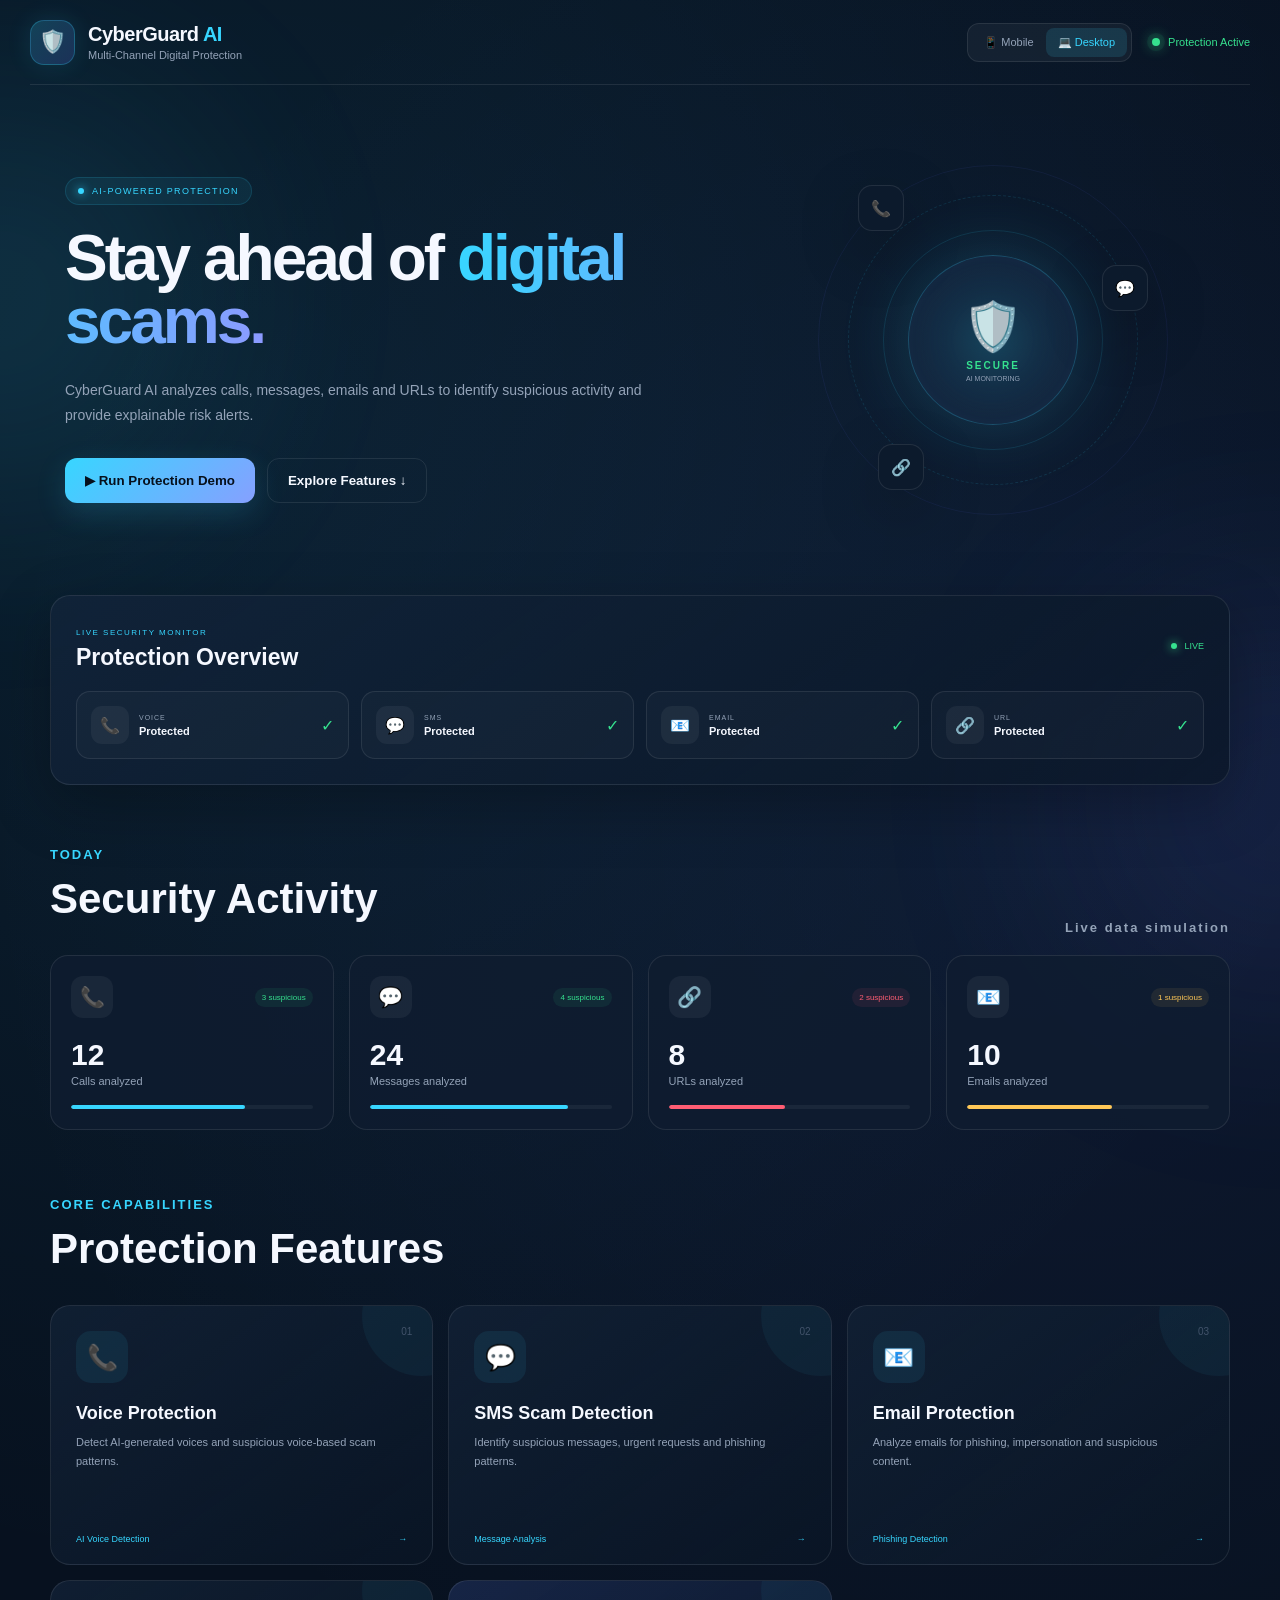
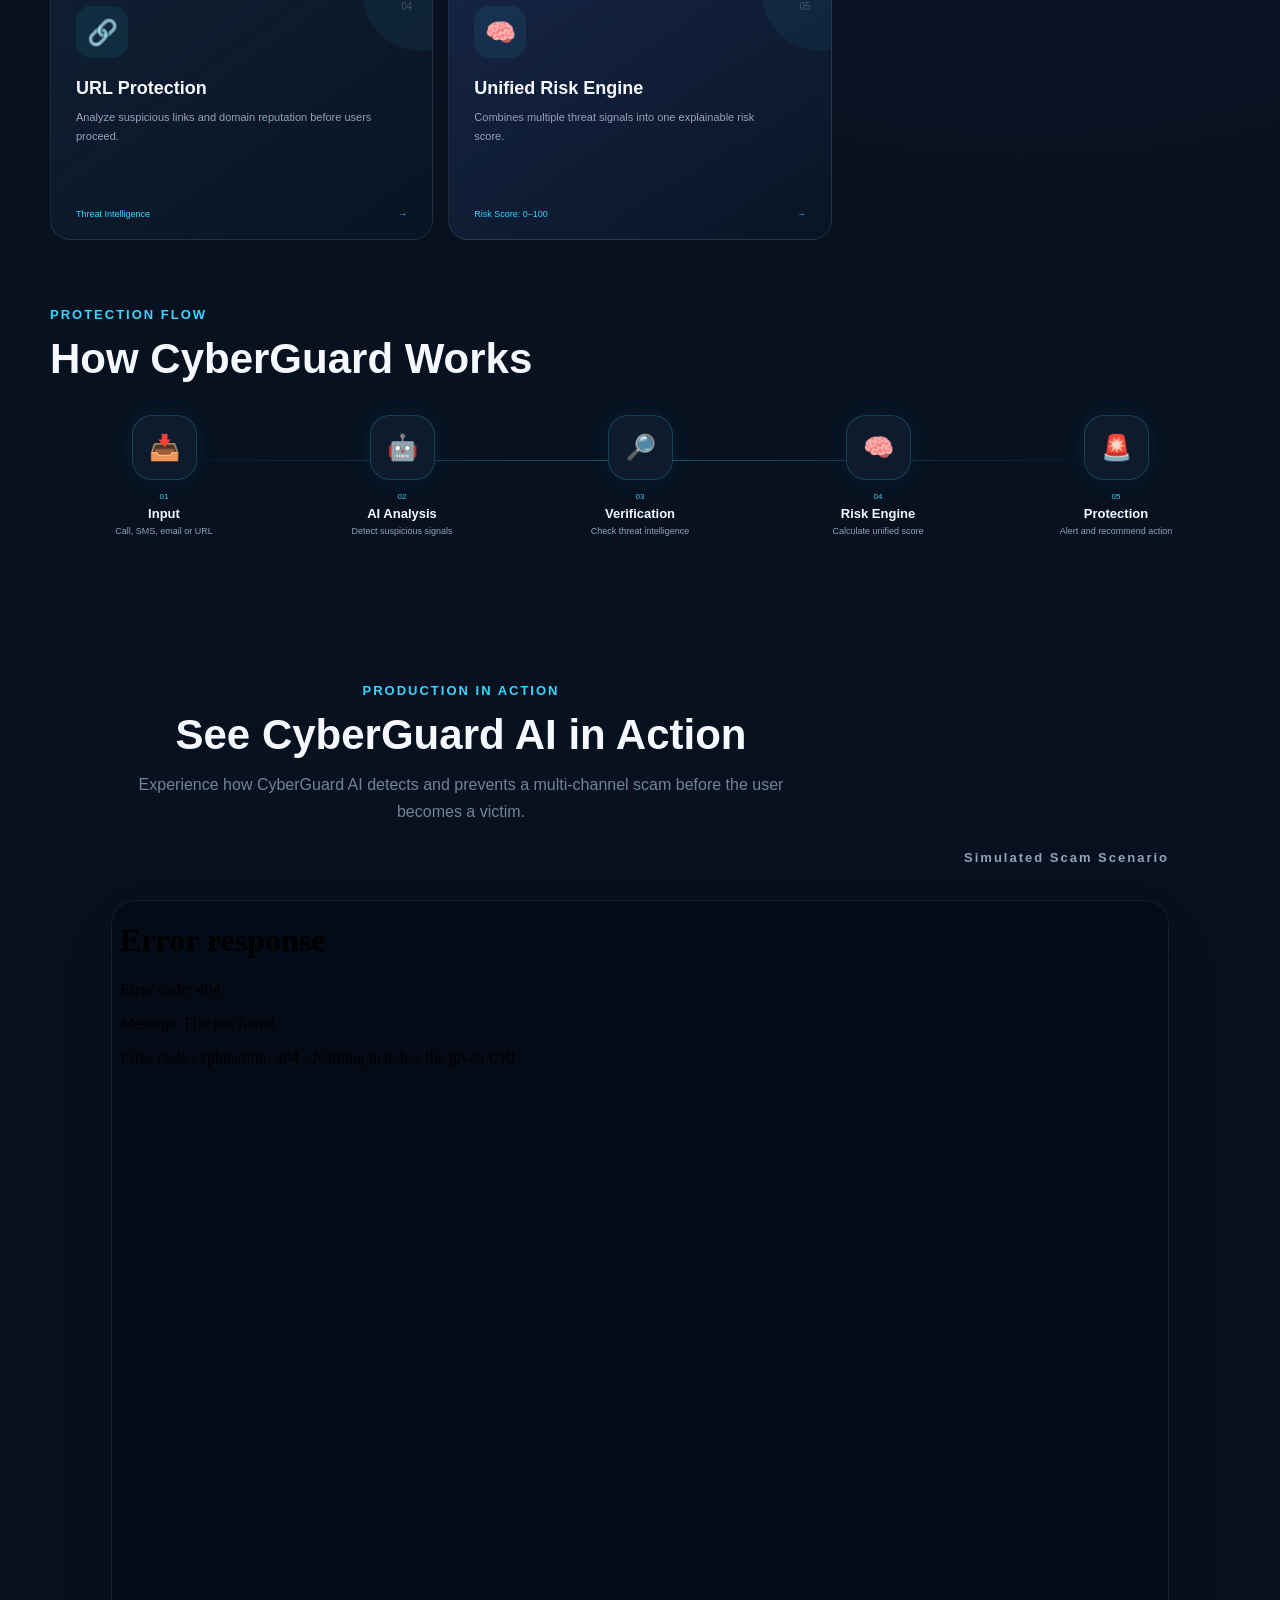
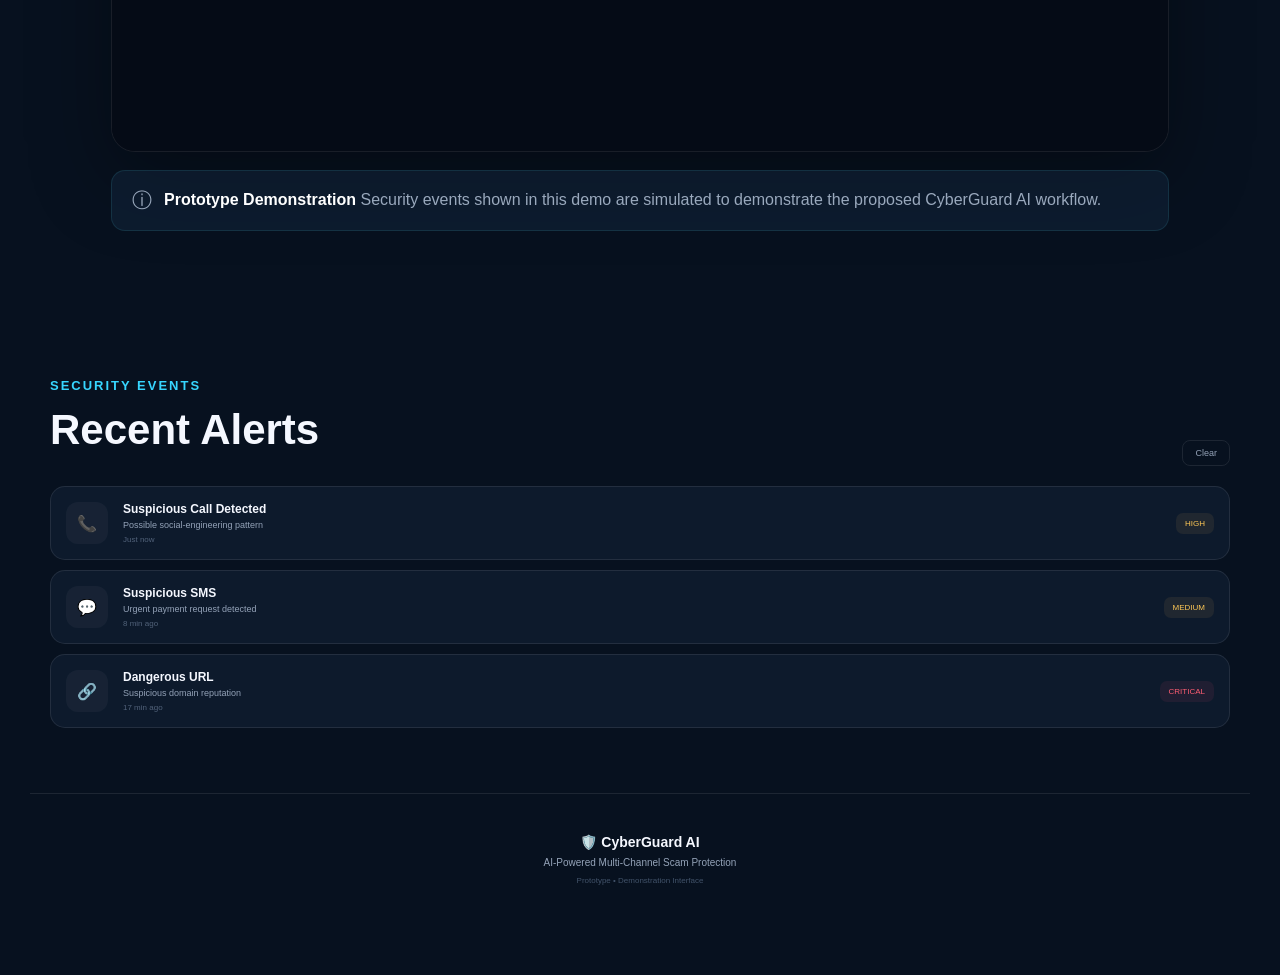
==== index.html @ 4259f17f "Add files via upload" ====
<!DOCTYPE html>
<html lang="en">

<head>

    <meta charset="UTF-8">

    <meta name="viewport"
          content="width=device-width, initial-scale=1.0">

    <title>CyberGuard AI</title>

    <link rel="stylesheet" href="style.css">

</head>


<body>

    <!-- ================= BACKGROUND EFFECTS ================= -->

    <div class="background-glow glow-one"></div>
    <div class="background-glow glow-two"></div>


    <div class="app">


        <!-- ================= HEADER ================= -->

        <header class="topbar">

            <div class="brand">

                <div class="brand-logo">
                    🛡️
                </div>

                <div>

                    <h1>
                        CyberGuard <span>AI</span>
                    </h1>

                    <p>
                        Multi-Channel Digital Protection
                    </p>

                </div>

            </div>


            <div class="header-right">

                <!-- View Switch -->

                <div class="view-switch">

                    <button id="mobileBtn"
                            onclick="setView('mobile')">

                        📱 Mobile

                    </button>


                    <button id="desktopBtn"
                            onclick="setView('desktop')">

                        💻 Desktop

                    </button>

                </div>


                <!-- Protection Status -->

                <div class="live-status">

                    <span class="status-pulse"></span>

                    <span>
                        Protection Active
                    </span>

                </div>

            </div>

        </header>



        <!-- ================= MAIN ================= -->

        <main>


            <!-- ================= HERO ================= -->

            <section class="hero">

                <div class="hero-content">


                    <div class="hero-badge">

                        <span class="badge-dot"></span>

                        AI-POWERED PROTECTION

                    </div>


                    <h2>

                        Stay ahead of

                        <span>
                            digital scams.
                        </span>

                    </h2>


                    <p>

                        CyberGuard AI analyzes calls, messages,
                        emails and URLs to identify suspicious
                        activity and provide explainable risk alerts.

                    </p>


                    <div class="hero-buttons">


                        <button class="primary-btn"
                                onclick="scrollToProduction()">

                            <span>▶</span>

                            Run Protection Demo

                        </button>


                        <button class="secondary-btn"
                                onclick="scrollToFeatures()">

                            Explore Features

                            <span>
                                ↓
                            </span>

                        </button>


                    </div>


                </div>



                <!-- ================= SECURITY ORB ================= -->

                <div class="security-visual">


                    <div class="orb-ring ring-one"></div>

                    <div class="orb-ring ring-two"></div>

                    <div class="orb-ring ring-three"></div>


                    <div class="security-orb">


                        <div class="orb-shield">

                            🛡️

                        </div>


                        <div class="orb-text">

                            <strong>
                                SECURE
                            </strong>

                            <small>
                                AI MONITORING
                            </small>

                        </div>


                    </div>


                    <div class="floating-signal signal-one">
                        📞
                    </div>

                    <div class="floating-signal signal-two">
                        💬
                    </div>

                    <div class="floating-signal signal-three">
                        🔗
                    </div>


                </div>

            </section>



            <!-- ================= LIVE MONITOR ================= -->

            <section class="monitor-card">


                <div class="monitor-header">


                    <div>

                        <span class="small-label">
                            LIVE SECURITY MONITOR
                        </span>

                        <h2>
                            Protection Overview
                        </h2>

                    </div>


                    <div class="monitor-live">

                        <span></span>

                        LIVE

                    </div>


                </div>



                <div class="monitor-grid">


                    <!-- VOICE -->

                    <div class="monitor-item">

                        <div class="monitor-icon call-icon">
                            📞
                        </div>

                        <div class="monitor-info">

                            <span>
                                VOICE
                            </span>

                            <strong>
                                Protected
                            </strong>

                        </div>

                        <div class="monitor-check">
                            ✓
                        </div>

                    </div>



                    <!-- SMS -->

                    <div class="monitor-item">

                        <div class="monitor-icon sms-icon">
                            💬
                        </div>

                        <div class="monitor-info">

                            <span>
                                SMS
                            </span>

                            <strong>
                                Protected
                            </strong>

                        </div>

                        <div class="monitor-check">
                            ✓
                        </div>

                    </div>



                    <!-- EMAIL -->

                    <div class="monitor-item">

                        <div class="monitor-icon email-icon">
                            📧
                        </div>

                        <div class="monitor-info">

                            <span>
                                EMAIL
                            </span>

                            <strong>
                                Protected
                            </strong>

                        </div>

                        <div class="monitor-check">
                            ✓
                        </div>

                    </div>



                    <!-- URL -->

                    <div class="monitor-item">

                        <div class="monitor-icon url-icon">
                            🔗
                        </div>

                        <div class="monitor-info">

                            <span>
                                URL
                            </span>

                            <strong>
                                Protected
                            </strong>

                        </div>

                        <div class="monitor-check">
                            ✓
                        </div>

                    </div>


                </div>

            </section>



            <!-- ================= SECURITY ACTIVITY ================= -->

            <section class="section"
                     id="activity">


                <div class="section-heading">


                    <div>

                        <span class="small-label">
                            TODAY
                        </span>

                        <h2>
                            Security Activity
                        </h2>

                    </div>


                    <span class="view-all">
                        Live data simulation
                    </span>


                </div>



                <div class="activity-grid">


                    <!-- CALLS -->

                    <div class="activity-card">


                        <div class="activity-top">

                            <div class="activity-icon">
                                📞
                            </div>

                            <span class="safe-badge">
                                3 suspicious
                            </span>

                        </div>


                        <h3 class="counter"
                            data-target="12">

                            0

                        </h3>


                        <p>
                            Calls analyzed
                        </p>


                        <div class="mini-bar">

                            <span style="width:72%"></span>

                        </div>


                    </div>



                    <!-- SMS -->

                    <div class="activity-card">


                        <div class="activity-top">

                            <div class="activity-icon">
                                💬
                            </div>

                            <span class="safe-badge">
                                4 suspicious
                            </span>

                        </div>


                        <h3 class="counter"
                            data-target="24">

                            0

                        </h3>


                        <p>
                            Messages analyzed
                        </p>


                        <div class="mini-bar">

                            <span style="width:82%"></span>

                        </div>


                    </div>



                    <!-- URL -->

                    <div class="activity-card">


                        <div class="activity-top">

                            <div class="activity-icon">
                                🔗
                            </div>

                            <span class="danger-badge">
                                2 suspicious
                            </span>

                        </div>


                        <h3 class="counter"
                            data-target="8">

                            0

                        </h3>


                        <p>
                            URLs analyzed
                        </p>


                        <div class="mini-bar danger">

                            <span style="width:48%"></span>

                        </div>


                    </div>



                    <!-- EMAIL -->

                    <div class="activity-card">


                        <div class="activity-top">

                            <div class="activity-icon">
                                📧
                            </div>

                            <span class="warning-badge">
                                1 suspicious
                            </span>

                        </div>


                        <h3 class="counter"
                            data-target="10">

                            0

                        </h3>


                        <p>
                            Emails analyzed
                        </p>


                        <div class="mini-bar warning">

                            <span style="width:60%"></span>

                        </div>


                    </div>


                </div>

            </section>



            <!-- ================= FEATURES ================= -->

            <section class="section"
                     id="features">


                <div class="section-heading">


                    <div>

                        <span class="small-label">
                            CORE CAPABILITIES
                        </span>

                        <h2>
                            Protection Features
                        </h2>

                    </div>


                </div>



                <div class="features-grid">


                    <!-- VOICE -->

                    <div class="feature-card"
                         onclick="showFeature('voice')">


                        <div class="feature-number">
                            01
                        </div>


                        <div class="feature-icon large">
                            📞
                        </div>


                        <h3>
                            Voice Protection
                        </h3>


                        <p>

                            Detect AI-generated voices and
                            suspicious voice-based scam patterns.

                        </p>


                        <div class="feature-footer">

                            <span>
                                AI Voice Detection
                            </span>

                            <span>
                                →
                            </span>

                        </div>


                    </div>



                    <!-- SMS -->

                    <div class="feature-card"
                         onclick="showFeature('sms')">


                        <div class="feature-number">
                            02
                        </div>


                        <div class="feature-icon large">
                            💬
                        </div>


                        <h3>
                            SMS Scam Detection
                        </h3>


                        <p>

                            Identify suspicious messages,
                            urgent requests and phishing patterns.

                        </p>


                        <div class="feature-footer">

                            <span>
                                Message Analysis
                            </span>

                            <span>
                                →
                            </span>

                        </div>


                    </div>



                    <!-- EMAIL -->

                    <div class="feature-card"
                         onclick="showFeature('email')">


                        <div class="feature-number">
                            03
                        </div>


                        <div class="feature-icon large">
                            📧
                        </div>


                        <h3>
                            Email Protection
                        </h3>


                        <p>

                            Analyze emails for phishing,
                            impersonation and suspicious content.

                        </p>


                        <div class="feature-footer">

                            <span>
                                Phishing Detection
                            </span>

                            <span>
                                →
                            </span>

                        </div>


                    </div>



                    <!-- URL -->

                    <div class="feature-card"
                         onclick="showFeature('url')">


                        <div class="feature-number">
                            04
                        </div>


                        <div class="feature-icon large">
                            🔗
                        </div>


                        <h3>
                            URL Protection
                        </h3>


                        <p>

                            Analyze suspicious links and
                            domain reputation before users proceed.

                        </p>


                        <div class="feature-footer">

                            <span>
                                Threat Intelligence
                            </span>

                            <span>
                                →
                            </span>

                        </div>


                    </div>



                    <!-- RISK -->

                    <div class="feature-card feature-highlight"
                         onclick="showFeature('risk')">


                        <div class="feature-number">
                            05
                        </div>


                        <div class="feature-icon large">
                            🧠
                        </div>


                        <h3>
                            Unified Risk Engine
                        </h3>


                        <p>

                            Combines multiple threat signals
                            into one explainable risk score.

                        </p>


                        <div class="feature-footer">

                            <span>
                                Risk Score: 0–100
                            </span>

                            <span>
                                →
                            </span>

                        </div>


                    </div>


                </div>

            </section>



            <!-- ================= HOW CYBERGUARD WORKS ================= -->

            <section class="section how-section"
                     id="how">


                <div class="section-heading">


                    <div>

                        <span class="small-label">
                            PROTECTION FLOW
                        </span>

                        <h2>
                            How CyberGuard Works
                        </h2>

                    </div>


                </div>



                <div class="flow-container">


                    <div class="flow-line"></div>



                    <!-- STEP 1 -->

                    <div class="flow-step">


                        <div class="flow-icon">
                            📥
                        </div>


                        <span>
                            01
                        </span>


                        <h3>
                            Input
                        </h3>


                        <p>
                            Call, SMS, email or URL
                        </p>


                    </div>



                    <!-- STEP 2 -->

                    <div class="flow-step">


                        <div class="flow-icon">
                            🤖
                        </div>


                        <span>
                            02
                        </span>


                        <h3>
                            AI Analysis
                        </h3>


                        <p>
                            Detect suspicious signals
                        </p>


                    </div>



                    <!-- STEP 3 -->

                    <div class="flow-step">


                        <div class="flow-icon">
                            🔎
                        </div>


                        <span>
                            03
                        </span>


                        <h3>
                            Verification
                        </h3>


                        <p>
                            Check threat intelligence
                        </p>


                    </div>



                    <!-- STEP 4 -->

                    <div class="flow-step">


                        <div class="flow-icon">
                            🧠
                        </div>


                        <span>
                            04
                        </span>


                        <h3>
                            Risk Engine
                        </h3>


                        <p>
                            Calculate unified score
                        </p>


                    </div>



                    <!-- STEP 5 -->

                    <div class="flow-step">


                        <div class="flow-icon">
                            🚨
                        </div>


                        <span>
                            05
                        </span>


                        <h3>
                            Protection
                        </h3>


                        <p>
                            Alert and recommend action
                        </p>


                    </div>


                </div>

            </section>



            <!-- ================================================= -->
            <!--              PRODUCTION IN ACTION                 -->
            <!-- ================================================= -->

            <section class="section production-section"
                     id="production">


                <div class="section-heading">


                    <div>

                        <span class="small-label">
                            PRODUCTION IN ACTION
                        </span>

                        <h2>
                            See CyberGuard AI in Action
                        </h2>

                        <p class="production-description">

                            Experience how CyberGuard AI detects
                            and prevents a multi-channel scam
                            before the user becomes a victim.

                        </p>

                    </div>


                    <span class="view-all">
                        Simulated Scam Scenario
                    </span>


                </div>



                <!-- ================= HTML DEMO ================= -->

                <div class="production-demo">


                    <iframe

                        src="scam-scenario/scam-scenario.html"

                        title="CyberGuard AI Scam Scenario"

                        loading="lazy"

                        allowfullscreen>

                    </iframe>


                </div>


                <!-- ================= DISCLAIMER ================= -->

                <div class="prototype-note">

                    <span>
                        ⓘ
                    </span>

                    <p>

                        <strong>
                            Prototype Demonstration
                        </strong>

                        Security events shown in this demo
                        are simulated to demonstrate the
                        proposed CyberGuard AI workflow.

                    </p>

                </div>


            </section>



            <!-- ================= RECENT ALERTS ================= -->

            <section class="section"
                     id="alerts">


                <div class="section-heading">


                    <div>

                        <span class="small-label">
                            SECURITY EVENTS
                        </span>

                        <h2>
                            Recent Alerts
                        </h2>

                    </div>


                    <button class="clear-btn"
                            onclick="clearAlerts()">

                        Clear

                    </button>


                </div>



                <div id="alertsList"
                     class="alerts-list">


                    <!-- CALL -->

                    <div class="alert-item high">


                        <div class="alert-icon">
                            📞
                        </div>


                        <div class="alert-info">


                            <strong>
                                Suspicious Call Detected
                            </strong>


                            <p>
                                Possible social-engineering pattern
                            </p>


                            <small>
                                Just now
                            </small>


                        </div>


                        <span class="risk-tag">
                            HIGH
                        </span>


                    </div>



                    <!-- SMS -->

                    <div class="alert-item medium">


                        <div class="alert-icon">
                            💬
                        </div>


                        <div class="alert-info">


                            <strong>
                                Suspicious SMS
                            </strong>


                            <p>
                                Urgent payment request detected
                            </p>


                            <small>
                                8 min ago
                            </small>


                        </div>


                        <span class="risk-tag">
                            MEDIUM
                        </span>


                    </div>



                    <!-- URL -->

                    <div class="alert-item critical">


                        <div class="alert-icon">
                            🔗
                        </div>


                        <div class="alert-info">


                            <strong>
                                Dangerous URL
                            </strong>


                            <p>
                                Suspicious domain reputation
                            </p>


                            <small>
                                17 min ago
                            </small>


                        </div>


                        <span class="risk-tag">
                            CRITICAL
                        </span>


                    </div>


                </div>

            </section>



            <!-- ================= FOOTER ================= -->

            <footer>


                <div class="footer-brand">
                    🛡️ CyberGuard AI
                </div>


                <p>
                    AI-Powered Multi-Channel Scam Protection
                </p>


                <span>
                    Prototype • Demonstration Interface
                </span>


            </footer>


        </main>

    </div>



    <!-- ================================================= -->
    <!--                  FEATURE MODAL                    -->
    <!-- ================================================= -->

    <div id="featureModal"
         class="modal">


        <div class="modal-box">


            <button class="close-modal"
                    onclick="closeFeature()">

                ×

            </button>


            <div id="modalIcon"
                 class="modal-icon">

                🛡️

            </div>


            <span id="modalLabel"
                  class="small-label">

                CYBERGUARD AI

            </span>


            <h2 id="modalTitle">
                Protection
            </h2>


            <p id="modalDescription">
                Protection information.
            </p>


            <div id="modalSignals"
                 class="modal-signals">

            </div>


            <button class="modal-action"
                    onclick="closeFeature()">

                Got it

            </button>


        </div>

    </div>



    <!-- ================= JAVASCRIPT ================= -->

    <script src="script.js"></script>


    <!-- ================= PRODUCTION DEMO CSS ================= -->

    <style>

        /* ================= PRODUCTION SECTION ================= */

        .production-section {

            padding-top: 80px;
            padding-bottom: 80px;

        }


        .production-description {

            max-width: 720px;
            margin-top: 12px;
            line-height: 1.7;
            color: #9aa9bd;

        }


        /* ================= HTML DEMO FRAME ================= */

        .production-demo {

            width: 100%;

            margin-top: 35px;

            border: 1px solid rgba(255, 255, 255, 0.08);

            border-radius: 24px;

            overflow: hidden;

            background: #050b16;

            box-shadow:
                0 25px 80px rgba(0, 0, 0, 0.35);

        }


        .production-demo iframe {

            display: block;

            width: 100%;

            height: 850px;

            border: none;

            background: #050b16;

        }


        /* ================= PROTOTYPE NOTE ================= */

        .prototype-note {

            display: flex;

            align-items: flex-start;

            gap: 12px;

            margin-top: 18px;

            padding: 16px 20px;

            border-radius: 14px;

            border: 1px solid rgba(77, 208, 225, 0.12);

            background: rgba(20, 40, 65, 0.45);

            color: #9aa9bd;

        }


        .prototype-note > span {

            font-size: 20px;

            flex-shrink: 0;

        }


        .prototype-note p {

            margin: 0;

            line-height: 1.6;

        }


        .prototype-note strong {

            color: #ffffff;

        }


        /* ================= RESPONSIVE ================= */

        @media (max-width: 900px) {

            .production-demo iframe {

                height: 700px;

            }

        }


        @media (max-width: 600px) {

            .production-section {

                padding-top: 55px;

                padding-bottom: 55px;

            }


            .production-demo {

                margin-top: 24px;

                border-radius: 18px;

            }


            .production-demo iframe {

                height: 650px;

            }


            .prototype-note {

                padding: 14px 16px;

                font-size: 13px;

            }

        }

    </style>


</body>

</html>
---- style.css ----
/* =========================================================
   CYBERGUARD AI
   Main Stylesheet
========================================================= */

* {
    margin: 0;
    padding: 0;
    box-sizing: border-box;
}


:root {

    --bg: #07111f;
    --bg-two: #0b1728;

    --card: rgba(15, 29, 48, 0.82);

    --card-light: rgba(255, 255, 255, 0.045);

    --border: rgba(255, 255, 255, 0.09);

    --text: #f5f8ff;
    --muted: #94a3b8;

    --primary: #37d6ff;
    --primary-two: #6478ff;

    --green: #36e28f;
    --yellow: #ffc857;
    --red: #ff5d73;

    --shadow:
        0 20px 60px rgba(0, 0, 0, 0.25);

}


/* =========================================================
   BODY
========================================================= */

html {
    scroll-behavior: smooth;
}


body {

    font-family:
        Inter,
        Segoe UI,
        Arial,
        sans-serif;

    background:
        radial-gradient(
            circle at 20% 10%,
            rgba(55, 214, 255, 0.08),
            transparent 30%
        ),
        radial-gradient(
            circle at 80% 20%,
            rgba(100, 120, 255, 0.08),
            transparent 30%
        ),
        var(--bg);

    color: var(--text);

    min-height: 100vh;

    overflow-x: hidden;

}


/* =========================================================
   BACKGROUND
========================================================= */

.background-glow {

    position: fixed;

    width: 400px;
    height: 400px;

    border-radius: 50%;

    filter: blur(120px);

    pointer-events: none;

    opacity: 0.12;

    z-index: -1;

}


.glow-one {

    background: var(--primary);

    top: 100px;
    left: -200px;

}


.glow-two {

    background: var(--primary-two);

    right: -200px;
    top: 600px;

}


/* =========================================================
   APP
========================================================= */

.app {

    width: 100%;

    max-width: 1440px;

    margin: auto;

    padding: 0 30px 50px;

}


/* =========================================================
   HEADER
========================================================= */

.topbar {

    min-height: 85px;

    display: flex;

    align-items: center;

    justify-content: space-between;

    border-bottom: 1px solid var(--border);

}


.brand {

    display: flex;

    align-items: center;

    gap: 13px;

}


.brand-logo {

    width: 45px;
    height: 45px;

    display: flex;

    align-items: center;
    justify-content: center;

    border-radius: 14px;

    background:
        linear-gradient(
            135deg,
            rgba(55,214,255,0.2),
            rgba(100,120,255,0.2)
        );

    border: 1px solid rgba(55,214,255,0.25);

    font-size: 22px;

    box-shadow:
        0 0 25px rgba(55,214,255,0.12);

}


.brand h1 {

    font-size: 20px;

    letter-spacing: -0.5px;

}


.brand h1 span {

    color: var(--primary);

}


.brand p {

    font-size: 11px;

    color: var(--muted);

    margin-top: 3px;

}


.header-right {

    display: flex;

    align-items: center;

    gap: 20px;

}


/* =========================================================
   VIEW SWITCH
========================================================= */

.view-switch {

    display: flex;

    padding: 4px;

    border-radius: 12px;

    background: rgba(255,255,255,0.045);

    border: 1px solid var(--border);

}


.view-switch button {

    border: none;

    background: transparent;

    color: var(--muted);

    padding: 8px 12px;

    border-radius: 8px;

    font-size: 11px;

    cursor: pointer;

    transition: 0.3s;

}


.view-switch button.active {

    background: rgba(55,214,255,0.13);

    color: var(--primary);

}


.live-status {

    display: flex;

    align-items: center;

    gap: 8px;

    font-size: 11px;

    color: var(--green);

}


.status-pulse {

    width: 8px;
    height: 8px;

    background: var(--green);

    border-radius: 50%;

    box-shadow:
        0 0 0 5px rgba(54,226,143,0.08),
        0 0 14px var(--green);

    animation: pulse 1.8s infinite;

}


@keyframes pulse {

    0%,100% {
        transform: scale(1);
        opacity: 1;
    }

    50% {
        transform: scale(0.7);
        opacity: 0.55;
    }

}


/* =========================================================
   HERO
========================================================= */

.hero {

    min-height: 510px;

    display: grid;

    grid-template-columns: 1.2fr 0.8fr;

    align-items: center;

    gap: 40px;

    padding: 70px 35px;

}


.hero-badge {

    display: inline-flex;

    align-items: center;

    gap: 8px;

    padding: 8px 12px;

    border-radius: 50px;

    background: rgba(55,214,255,0.07);

    border: 1px solid rgba(55,214,255,0.14);

    color: var(--primary);

    font-size: 9px;

    letter-spacing: 1.3px;

}


.badge-dot {

    width: 6px;
    height: 6px;

    border-radius: 50%;

    background: var(--primary);

    box-shadow: 0 0 10px var(--primary);

}


.hero h2 {

    margin-top: 22px;

    max-width: 700px;

    font-size: clamp(42px, 5vw, 72px);

    line-height: 0.98;

    letter-spacing: -3px;

}


.hero h2 span {

    background:
        linear-gradient(
            90deg,
            var(--primary),
            #8c9aff
        );

    -webkit-background-clip: text;

    background-clip: text;

    color: transparent;

}


.hero-content > p {

    max-width: 600px;

    margin-top: 25px;

    color: var(--muted);

    line-height: 1.8;

    font-size: 14px;

}


/* =========================================================
   BUTTONS
========================================================= */

.hero-buttons {

    display: flex;

    gap: 12px;

    margin-top: 30px;

}


.primary-btn,
.secondary-btn,
.demo-button {

    border: none;

    border-radius: 12px;

    padding: 14px 20px;

    font-weight: 700;

    cursor: pointer;

    transition:
        transform 0.25s,
        box-shadow 0.25s,
        background 0.25s;

}


.primary-btn {

    color: #06101c;

    background:
        linear-gradient(
            135deg,
            var(--primary),
            #86a0ff
        );

    box-shadow:
        0 10px 30px rgba(55,214,255,0.16);

}


.primary-btn:hover,
.demo-button:hover {

    transform: translateY(-3px);

    box-shadow:
        0 15px 35px rgba(55,214,255,0.2);

}


.secondary-btn {

    background: transparent;

    border: 1px solid var(--border);

    color: var(--text);

}


.secondary-btn:hover {

    background: rgba(255,255,255,0.05);

}


/* =========================================================
   SECURITY ORB
========================================================= */

.security-visual {

    position: relative;

    width: 360px;
    height: 360px;

    margin: auto;

    display: flex;

    align-items: center;

    justify-content: center;

}


.security-orb {

    width: 170px;
    height: 170px;

    border-radius: 50%;

    display: flex;

    flex-direction: column;

    align-items: center;
    justify-content: center;

    background:
        radial-gradient(
            circle,
            rgba(55,214,255,0.22),
            rgba(20,35,60,0.85) 65%
        );

    border: 1px solid rgba(55,214,255,0.25);

    box-shadow:
        0 0 70px rgba(55,214,255,0.18),
        inset 0 0 50px rgba(55,214,255,0.08);

    animation: float 4s ease-in-out infinite;

}


.orb-shield {

    font-size: 48px;

}


.orb-text {

    text-align: center;

    margin-top: 5px;

}


.orb-text strong {

    display: block;

    font-size: 10px;

    letter-spacing: 2px;

    color: var(--green);

}


.orb-text small {

    display: block;

    font-size: 7px;

    color: var(--muted);

    margin-top: 4px;

}


@keyframes float {

    0%,100% {
        transform: translateY(0);
    }

    50% {
        transform: translateY(-12px);
    }

}


.orb-ring {

    position: absolute;

    border-radius: 50%;

    border: 1px solid rgba(55,214,255,0.12);

}


.ring-one {

    width: 220px;
    height: 220px;

    animation: rotate 14s linear infinite;

}


.ring-two {

    width: 290px;
    height: 290px;

    border-style: dashed;

    animation: rotateReverse 20s linear infinite;

}


.ring-three {

    width: 350px;
    height: 350px;

    border-color: rgba(100,120,255,0.08);

    animation: rotate 28s linear infinite;

}


@keyframes rotate {

    from {
        transform: rotate(0);
    }

    to {
        transform: rotate(360deg);
    }

}


@keyframes rotateReverse {

    from {
        transform: rotate(360deg);
    }

    to {
        transform: rotate(0);
    }

}


.floating-signal {

    position: absolute;

    width: 46px;
    height: 46px;

    display: flex;

    align-items: center;
    justify-content: center;

    border-radius: 14px;

    background: rgba(13,27,45,0.95);

    border: 1px solid var(--border);

    box-shadow: var(--shadow);

    animation: signalFloat 4s ease-in-out infinite;

}


.signal-one {

    top: 25px;
    left: 45px;

}


.signal-two {

    right: 25px;
    top: 105px;

    animation-delay: 0.8s;

}


.signal-three {

    bottom: 30px;
    left: 65px;

    animation-delay: 1.4s;

}


@keyframes signalFloat {

    0%,100% {
        transform: translateY(0);
    }

    50% {
        transform: translateY(-8px);
    }

}


/* =========================================================
   MONITOR
========================================================= */

.monitor-card {

    margin: 0 20px 60px;

    padding: 25px;

    border-radius: 20px;

    background:
        linear-gradient(
            145deg,
            rgba(17,35,57,0.9),
            rgba(10,22,38,0.75)
        );

    border: 1px solid var(--border);

    box-shadow: var(--shadow);

}


.monitor-header {

    display: flex;

    justify-content: space-between;

    align-items: center;

    margin-bottom: 20px;

}


.small-label {

    font-size: 8px;

    letter-spacing: 1.5px;

    color: var(--primary);

}


.monitor-header h2,
.section-heading h2 {

    font-size: 23px;

    margin-top: 5px;

}


.monitor-live {

    display: flex;

    align-items: center;

    gap: 7px;

    font-size: 9px;

    color: var(--green);

}


.monitor-live span {

    width: 6px;
    height: 6px;

    border-radius: 50%;

    background: var(--green);

    box-shadow: 0 0 10px var(--green);

}


.monitor-grid {

    display: grid;

    grid-template-columns: repeat(4,1fr);

    gap: 12px;

}


.monitor-item {

    padding: 14px;

    border: 1px solid var(--border);

    border-radius: 14px;

    background: rgba(255,255,255,0.025);

    display: flex;

    align-items: center;

    gap: 10px;

}


.monitor-icon {

    width: 38px;
    height: 38px;

    display: flex;

    align-items: center;
    justify-content: center;

    border-radius: 11px;

    background: rgba(255,255,255,0.05);

}


.monitor-info {

    flex: 1;

}


.monitor-info span {

    display: block;

    font-size: 7px;

    color: var(--muted);

    letter-spacing: 1px;

}


.monitor-info strong {

    display: block;

    font-size: 11px;

    margin-top: 4px;

}


.monitor-check {

    color: var(--green);

}


/* =========================================================
   SECTION
========================================================= */

.section {

    margin: 0 20px 65px;

}


.section-heading {

    display: flex;

    align-items: end;

    justify-content: space-between;

    margin-bottom: 20px;

}


.view-all {

    color: var(--muted);

    font-size: 10px;

}


/* =========================================================
   ACTIVITY
========================================================= */

.activity-grid {

    display: grid;

    grid-template-columns: repeat(4,1fr);

    gap: 15px;

}


.activity-card {

    padding: 20px;

    border-radius: 18px;

    background: var(--card);

    border: 1px solid var(--border);

    transition: 0.3s;

}


.activity-card:hover {

    transform: translateY(-5px);

    border-color: rgba(55,214,255,0.25);

}


.activity-top {

    display: flex;

    align-items: center;

    justify-content: space-between;

}


.activity-icon {

    width: 42px;
    height: 42px;

    border-radius: 12px;

    display: flex;

    align-items: center;
    justify-content: center;

    background: rgba(255,255,255,0.05);

    font-size: 20px;

}


.safe-badge,
.danger-badge,
.warning-badge {

    font-size: 8px;

    padding: 5px 7px;

    border-radius: 20px;

}


.safe-badge {

    color: var(--green);

    background: rgba(54,226,143,0.08);

}


.danger-badge {

    color: var(--red);

    background: rgba(255,93,115,0.08);

}


.warning-badge {

    color: var(--yellow);

    background: rgba(255,200,87,0.08);

}


.activity-card h3 {

    font-size: 30px;

    margin-top: 20px;

}


.activity-card p {

    color: var(--muted);

    font-size: 11px;

    margin-top: 3px;

}


.mini-bar {

    height: 4px;

    margin-top: 18px;

    background: rgba(255,255,255,0.05);

    border-radius: 10px;

    overflow: hidden;

}


.mini-bar span {

    display: block;

    height: 100%;

    background: var(--primary);

    border-radius: inherit;

    animation: barLoad 1.5s ease;

}


.mini-bar.danger span {

    background: var(--red);

}


.mini-bar.warning span {

    background: var(--yellow);

}


@keyframes barLoad {

    from {
        width: 0 !important;
    }

}


/* =========================================================
   FEATURES
========================================================= */

.features-grid {

    display: grid;

    grid-template-columns: repeat(3,1fr);

    gap: 15px;

}


.feature-card {

    position: relative;

    padding: 25px;

    min-height: 260px;

    border-radius: 20px;

    background:
        linear-gradient(
            145deg,
            rgba(17,32,52,0.9),
            rgba(10,22,38,0.7)
        );

    border: 1px solid var(--border);

    cursor: pointer;

    overflow: hidden;

    transition:
        transform 0.3s,
        border-color 0.3s;

}


.feature-card:hover {

    transform: translateY(-7px);

    border-color: rgba(55,214,255,0.25);

}


.feature-card::before {

    content: "";

    position: absolute;

    width: 120px;
    height: 120px;

    right: -50px;
    top: -50px;

    background: var(--primary);

    opacity: 0.05;

    border-radius: 50%;

}


.feature-number {

    position: absolute;

    top: 20px;
    right: 20px;

    font-size: 10px;

    color: #42536a;

}


.feature-icon.large {

    width: 52px;
    height: 52px;

    display: flex;

    align-items: center;
    justify-content: center;

    border-radius: 15px;

    background: rgba(55,214,255,0.08);

    font-size: 25px;

}


.feature-card h3 {

    margin-top: 20px;

    font-size: 18px;

}


.feature-card > p {

    color: var(--muted);

    font-size: 11px;

    line-height: 1.7;

    margin-top: 9px;

    max-width: 300px;

}


.feature-footer {

    position: absolute;

    bottom: 20px;

    left: 25px;
    right: 25px;

    display: flex;

    justify-content: space-between;

    color: var(--primary);

    font-size: 9px;

}


.feature-highlight {

    background:
        linear-gradient(
            145deg,
            rgba(40,60,115,0.45),
            rgba(10,22,38,0.8)
        );

}


/* =========================================================
   FLOW
========================================================= */

.flow-container {

    position: relative;

    display: grid;

    grid-template-columns: repeat(5,1fr);

    gap: 10px;

}


.flow-line {

    position: absolute;

    top: 45px;
    left: 8%;
    right: 8%;

    height: 1px;

    background:
        linear-gradient(
            90deg,
            transparent,
            rgba(55,214,255,0.35),
            transparent
        );

    z-index: 0;

}


.flow-step {

    position: relative;

    text-align: center;

    z-index: 1;

}


.flow-icon {

    width: 65px;
    height: 65px;

    margin: auto;

    display: flex;

    align-items: center;
    justify-content: center;

    border-radius: 20px;

    background: #0d1b2d;

    border: 1px solid rgba(55,214,255,0.2);

    font-size: 25px;

    box-shadow:
        0 0 25px rgba(55,214,255,0.07);

}


.flow-step > span {

    display: block;

    margin-top: 12px;

    color: var(--primary);

    font-size: 8px;

}


.flow-step h3 {

    font-size: 13px;

    margin-top: 5px;

}


.flow-step p {

    font-size: 9px;

    color: var(--muted);

    margin-top: 5px;

}


/* =========================================================
   CLIP
========================================================= */

.clip-card {

    display: grid;

    grid-template-columns: 1.2fr 0.8fr;

    border-radius: 20px;

    overflow: hidden;

    background: var(--card);

    border: 1px solid var(--border);

}


.clip-video {

    position: relative;

    min-height: 330px;

    background: #020810;

}


.clip-video video {

    width: 100%;
    height: 100%;

    min-height: 330px;

    object-fit: cover;

}


.video-overlay {

    position: absolute;

    inset: 0;

    display: flex;

    flex-direction: column;

    align-items: center;
    justify-content: center;

    pointer-events: none;

    background:
        linear-gradient(
            rgba(0,0,0,0.15),
            rgba(0,0,0,0.4)
        );

}


.play-circle {

    width: 65px;
    height: 65px;

    border-radius: 50%;

    display: flex;

    align-items: center;
    justify-content: center;

    background: rgba(55,214,255,0.9);

    color: #06101c;

    box-shadow:
        0 0 40px rgba(55,214,255,0.3);

}


.video-overlay span {

    margin-top: 15px;

    font-size: 9px;

    letter-spacing: 2px;

}


.clip-content {

    padding: 40px;

    display: flex;

    flex-direction: column;

    justify-content: center;

}


.clip-label {

    color: var(--primary);

    font-size: 8px;

    letter-spacing: 1.4px;

}


.clip-content h3 {

    margin-top: 10px;

    font-size: 25px;

}


.clip-content p {

    color: var(--muted);

    font-size: 12px;

    line-height: 1.7;

    margin-top: 12px;

}


.signal-list {

    margin-top: 20px;

}


.signal-list div {

    margin-top: 10px;

    font-size: 10px;

    color: #c5d0df;

}


.signal-list span {

    color: var(--green);

    margin-right: 8px;

}


/* =========================================================
   DEMO CTA
========================================================= */

.demo-cta {

    margin: 0 20px 70px;

    padding: 55px;

    border-radius: 25px;

    overflow: hidden;

    position: relative;

    background:
        radial-gradient(
            circle at 70% 50%,
            rgba(55,214,255,0.13),
            transparent 30%
        ),
        linear-gradient(
            135deg,
            #0d2036,
            #101a36
        );

    border: 1px solid rgba(55,214,255,0.13);

}


.demo-grid {

    display: grid;

    grid-template-columns: 1fr 300px;

    align-items: center;

    gap: 50px;

}


.demo-label {

    color: var(--primary);

    font-size: 8px;

    letter-spacing: 1.5px;

}


.demo-cta h2 {

    font-size: 42px;

    line-height: 1.05;

    margin-top: 12px;

}


.demo-cta h2 span {

    color: var(--primary);

}


.demo-cta p {

    max-width: 600px;

    color: var(--muted);

    line-height: 1.7;

    font-size: 12px;

    margin-top: 15px;

}


.demo-button {

    margin-top: 25px;

    background:
        linear-gradient(
            135deg,
            var(--primary),
            #8491ff
        );

    color: #06101c;

}


/* =========================================================
   DEMO PHONE
========================================================= */

.demo-phone {

    width: 220px;

    height: 400px;

    padding: 8px;

    margin: auto;

    border-radius: 30px;

    background: #020810;

    border: 2px solid #24364f;

    box-shadow:
        0 30px 70px rgba(0,0,0,0.45);

    transform: rotate(3deg);

}


.phone-screen {

    height: 100%;

    border-radius: 23px;

    background:
        linear-gradient(
            180deg,
            #101e31,
            #07111f
        );

    padding: 18px;

}


.phone-top {

    display: flex;

    justify-content: space-between;

    font-size: 7px;

    color: var(--muted);

}


.phone-brand {

    text-align: center;

    margin-top: 25px;

    font-size: 10px;

    color: var(--primary);

}


.phone-alert {

    margin-top: 45px;

    padding: 18px;

    border-radius: 18px;

    text-align: center;

    background: rgba(255,93,115,0.07);

    border: 1px solid rgba(255,93,115,0.2);

}


.alert-symbol {

    font-size: 28px;

}


.phone-alert strong {

    display: block;

    margin-top: 10px;

    font-size: 11px;

}


.phone-alert p {

    font-size: 8px;

    color: var(--muted);

    margin-top: 7px;

}


.risk-mini {

    margin-top: 18px;

    font-size: 25px;

    font-weight: 800;

    color: var(--red);

}


.risk-mini span {

    font-size: 38px;

}


.phone-alert small {

    color: var(--red);

    font-size: 7px;

    letter-spacing: 1px;

}


/* =========================================================
   ALERTS
========================================================= */

.clear-btn {

    background: transparent;

    border: 1px solid var(--border);

    color: var(--muted);

    padding: 7px 12px;

    border-radius: 8px;

    font-size: 9px;

    cursor: pointer;

}


.alerts-list {

    display: flex;

    flex-direction: column;

    gap: 10px;

}


.alert-item {

    display: flex;

    align-items: center;

    gap: 15px;

    padding: 15px;

    border-radius: 15px;

    background: var(--card);

    border: 1px solid var(--border);

}


.alert-icon {

    width: 42px;
    height: 42px;

    border-radius: 12px;

    display: flex;

    align-items: center;
    justify-content: center;

    background: rgba(255,255,255,0.04);

}


.alert-info {

    flex: 1;

}


.alert-info strong {

    display: block;

    font-size: 12px;

}


.alert-info p {

    color: var(--muted);

    font-size: 9px;

    margin-top: 4px;

}


.alert-info small {

    display: block;

    color: #52637a;

    font-size: 8px;

    margin-top: 5px;

}


.risk-tag {

    font-size: 8px;

    padding: 6px 9px;

    border-radius: 7px;

}


.high .risk-tag {

    color: var(--yellow);

    background: rgba(255,200,87,0.08);

}


.medium .risk-tag {

    color: var(--yellow);

    background: rgba(255,200,87,0.08);

}


.critical .risk-tag {

    color: var(--red);

    background: rgba(255,93,115,0.08);

}


/* =========================================================
   FOOTER
========================================================= */

footer {

    padding: 40px 20px;

    text-align: center;

    border-top: 1px solid var(--border);

}


.footer-brand {

    font-weight: 700;

    font-size: 14px;

}


footer p {

    color: var(--muted);

    font-size: 10px;

    margin-top: 7px;

}


footer span {

    display: block;

    color: #42536a;

    font-size: 8px;

    margin-top: 8px;

}


/* =========================================================
   MODALS
========================================================= */

.modal {

    position: fixed;

    inset: 0;

    display: none;

    align-items: center;
    justify-content: center;

    padding: 20px;

    background: rgba(0,5,12,0.82);

    backdrop-filter: blur(12px);

    z-index: 1000;

}


.modal.show {

    display: flex;

    animation: fadeIn 0.25s ease;

}


@keyframes fadeIn {

    from {
        opacity: 0;
    }

    to {
        opacity: 1;
    }

}


.modal-box,
.demo-modal-box {

    width: 100%;

    max-width: 520px;

    padding: 35px;

    border-radius: 22px;

    background:
        linear-gradient(
            145deg,
            #102137,
            #091321
        );

    border: 1px solid var(--border);

    box-shadow: 0 30px 100px rgba(0,0,0,0.55);

    position: relative;

}


.modal-icon {

    width: 60px;
    height: 60px;

    display: flex;

    align-items: center;
    justify-content: center;

    border-radius: 16px;

    background: rgba(55,214,255,0.08);

    font-size: 28px;

    margin-bottom: 20px;

}


.modal-box h2 {

    font-size: 28px;

    margin-top: 8px;

}


.modal-box > p {

    color: var(--muted);

    font-size: 12px;

    line-height: 1.7;

    margin-top: 10px;

}


.close-modal {

    position: absolute;

    top: 15px;
    right: 15px;

    width: 32px;
    height: 32px;

    border-radius: 50%;

    border: 1px solid var(--border);

    background: rgba(255,255,255,0.04);

    color: var(--text);

    cursor: pointer;

    font-size: 20px;

}


.modal-signals {

    margin-top: 20px;

}


.modal-signal {

    padding: 12px;

    border-radius: 10px;

    margin-top: 8px;

    background: rgba(255,255,255,0.035);

    font-size: 10px;

    color: #c9d4e2;

}


.modal-action {

    width: 100%;

    margin-top: 20px;

    padding: 12px;

    border: none;

    border-radius: 10px;

    background: var(--primary);

    color: #06101c;

    font-weight: bold;

    cursor: pointer;

}


/* =========================================================
   DEMO VIDEO MODAL
========================================================= */

.demo-modal-box {

    max-width: 900px;

}


.modal-header h2 {

    margin-top: 8px;

    font-size: 25px;

}


.modal-header p {

    color: var(--muted);

    font-size: 10px;

    margin-top: 5px;

}


.demo-modal-box video {

    width: 100%;

    margin-top: 20px;

    border-radius: 14px;

    background: #000;

}


.demo-note {

    display: flex;

    gap: 8px;

    align-items: center;

    margin-top: 12px;

    padding: 12px;

    border-radius: 10px;

    background: rgba(55,214,255,0.05);

    color: var(--muted);

    font-size: 9px;

}


/* =========================================================
   LIVE DEMO PANEL
========================================================= */

.live-demo-panel {

    position: fixed;

    inset: 0;

    display: none;

    flex-direction: column;

    align-items: center;
    justify-content: center;

    text-align: center;

    background:
        radial-gradient(
            circle,
            rgba(55,214,255,0.09),
            rgba(2,8,16,0.97) 55%
        );

    z-index: 2000;

}


.live-demo-panel.show {

    display: flex;

}


.demo-progress {

    position: absolute;

    top: 0;
    left: 0;
    right: 0;

    height: 4px;

    background: rgba(255,255,255,0.05);

}


#progressBar {

    width: 0%;

    height: 100%;

    background: var(--primary);

    transition: width 0.5s;

}


.live-demo-content {

    max-width: 600px;

    padding: 30px;

}


.demo-stage-icon {

    width: 100px;
    height: 100px;

    margin: 30px auto 20px;

    display: flex;

    align-items: center;
    justify-content: center;

    border-radius: 30px;

    background: rgba(55,214,255,0.08);

    border: 1px solid rgba(55,214,255,0.2);

    font-size: 45px;

    animation: stagePulse 1.5s infinite;

}


@keyframes stagePulse {

    0%,100% {
        box-shadow: 0 0 0 rgba(55,214,255,0);
    }

    50% {
        box-shadow:
            0 0 50px rgba(55,214,255,0.16);
    }

}


.live-demo-content h2 {

    font-size: 35px;

}


.live-demo-content p {

    margin-top: 10px;

    color: var(--muted);

    line-height: 1.6;

}


.demo-risk {

    display: inline-block;

    margin-top: 25px;

    padding: 10px 18px;

    border-radius: 30px;

    background: rgba(55,214,255,0.08);

    color: var(--primary);

    font-size: 11px;

}


.close-live-demo {

    position: absolute;

    bottom: 35px;

    padding: 10px 20px;

    border: 1px solid var(--border);

    border-radius: 10px;

    background: rgba(255,255,255,0.04);

    color: var(--muted);

    cursor: pointer;

}


/* =========================================================
   DESKTOP MODE
========================================================= */

.app.desktop-mode {

    max-width: 1440px;

}


.app.mobile-mode {

    max-width: 430px;

    padding: 0 12px 40px;

}


.app.mobile-mode .topbar {

    padding: 15px 5px;

}


.app.mobile-mode .header-right {

    flex-direction: column;

    gap: 5px;

}


.app.mobile-mode .hero {

    display: flex;

    flex-direction: column;

    text-align: center;

    padding: 45px 10px;

}


.app.mobile-mode .hero-content > p {

    font-size: 12px;

}


.app.mobile-mode .hero-buttons {

    flex-direction: column;

}


.app.mobile-mode .security-visual {

    transform: scale(0.75);

    margin-top: -20px;

}


.app.mobile-mode .monitor-card {

    margin-left: 0;
    margin-right: 0;

}


.app.mobile-mode .monitor-grid {

    grid-template-columns: 1fr 1fr;

}


.app.mobile-mode .activity-grid {

    grid-template-columns: 1fr 1fr;

}


.app.mobile-mode .features-grid {

    grid-template-columns: 1fr;

}


.app.mobile-mode .flow-container {

    grid-template-columns: 1fr;

    gap: 25px;

}


.app.mobile-mode .flow-line {

    display: none;

}


.app.mobile-mode .clip-card {

    grid-template-columns: 1fr;

}


.app.mobile-mode .clip-video {

    min-height: 230px;

}


.app.mobile-mode .clip-video video {

    min-height: 230px;

}


.app.mobile-mode .clip-content {

    padding: 25px;

}


.app.mobile-mode .demo-cta {

    margin-left: 0;
    margin-right: 0;

    padding: 30px 20px;

}


.app.mobile-mode .demo-grid {

    grid-template-columns: 1fr;

}


.app.mobile-mode .demo-cta h2 {

    font-size: 32px;

}


.app.mobile-mode .demo-phone {

    margin-top: 15px;

}


.app.mobile-mode .section {

    margin-left: 0;
    margin-right: 0;

}


.app.mobile-mode .monitor-header h2,
.app.mobile-mode .section-heading h2 {

    font-size: 19px;

}


.app.mobile-mode .brand h1 {

    font-size: 16px;

}


/* =========================================================
   RESPONSIVE
========================================================= */

@media (max-width: 900px) {

    .hero {

        grid-template-columns: 1fr;

        text-align: center;

    }

    .hero-content > p {

        margin-left: auto;
        margin-right: auto;

    }

    .hero-buttons {

        justify-content: center;

    }

    .security-visual {

        margin-top: -30px;

    }

    .monitor-grid {

        grid-template-columns: 1fr 1fr;

    }

    .features-grid {

        grid-template-columns: 1fr 1fr;

    }

    .clip-card {

        grid-template-columns: 1fr;

    }

    .demo-grid {

        grid-template-columns: 1fr;

    }

    .demo-phone {

        margin-top: 20px;

    }

}


@media (max-width: 650px) {

    .app {

        padding-left: 12px;
        padding-right: 12px;

    }

    .topbar {

        align-items: flex-start;

        padding: 15px 5px;

    }

    .header-right {

        gap: 7px;

    }

    .live-status {

        font-size: 8px;

    }

    .view-switch button {

        padding: 6px 7px;

        font-size: 8px;

    }

    .hero {

        padding: 45px 5px;

    }

    .hero h2 {

        font-size: 44px;

        letter-spacing: -2px;

    }

    .hero-buttons {

        flex-direction: column;

    }

    .security-visual {

        transform: scale(0.75);

        margin-top: -30px;

    }

    .monitor-card {

        margin-left: 0;
        margin-right: 0;

    }

    .activity-grid {

        grid-template-columns: 1fr 1fr;

    }

    .features-grid {

        grid-template-columns: 1fr;

    }

    .flow-container {

        grid-template-columns: 1fr;

        gap: 25px;

    }

    .flow-line {

        display: none;

    }

    .clip-card {

        grid-template-columns: 1fr;

    }

    .demo-cta {

        margin-left: 0;
        margin-right: 0;

        padding: 30px 20px;

    }

    .demo-grid {

        grid-template-columns: 1fr;

    }

    .demo-cta h2 {

        font-size: 32px;

    }

    .demo-phone {

        margin-top: 20px;

    }

}


/* =========================================================
   HIDDEN
========================================================= */

.hidden {

    display: none !important;

}
.production-section {
    padding: 100px 5%;
    text-align: center;
}

.section-heading span {
    font-size: 13px;
    font-weight: 700;
    letter-spacing: 2px;
}

.section-heading h2 {
    font-size: 42px;
    margin: 12px 0;
}

.section-heading p {
    max-width: 700px;
    margin: 0 auto 40px;
    opacity: 0.75;
}

.production-demo {
    width: 100%;
    max-width: 1100px;
    margin: 0 auto;
    border-radius: 24px;
    overflow: hidden;
    box-shadow: 0 25px 80px rgba(0, 0, 0, 0.35);
}

.production-demo iframe {
    width: 100%;
    aspect-ratio: 16 / 9;
    border: none;
    display: block;
}

.scam-scenario {
    padding: 100px 5%;
    text-align: center;
}

.scam-demo-wrapper {
    width: 100%;
    max-width: 1100px;
    margin: 40px auto 0;
    border-radius: 24px;
    overflow: hidden;
    box-shadow: 0 20px 60px rgba(0, 0, 0, 0.3);
}

.scam-demo-wrapper iframe {
    width: 100%;
    aspect-ratio: 16 / 9;
    border: none;
    display: block;
}

html {
    scroll-behavior: smooth;
}

#production {
    scroll-margin-top: 80px;
}
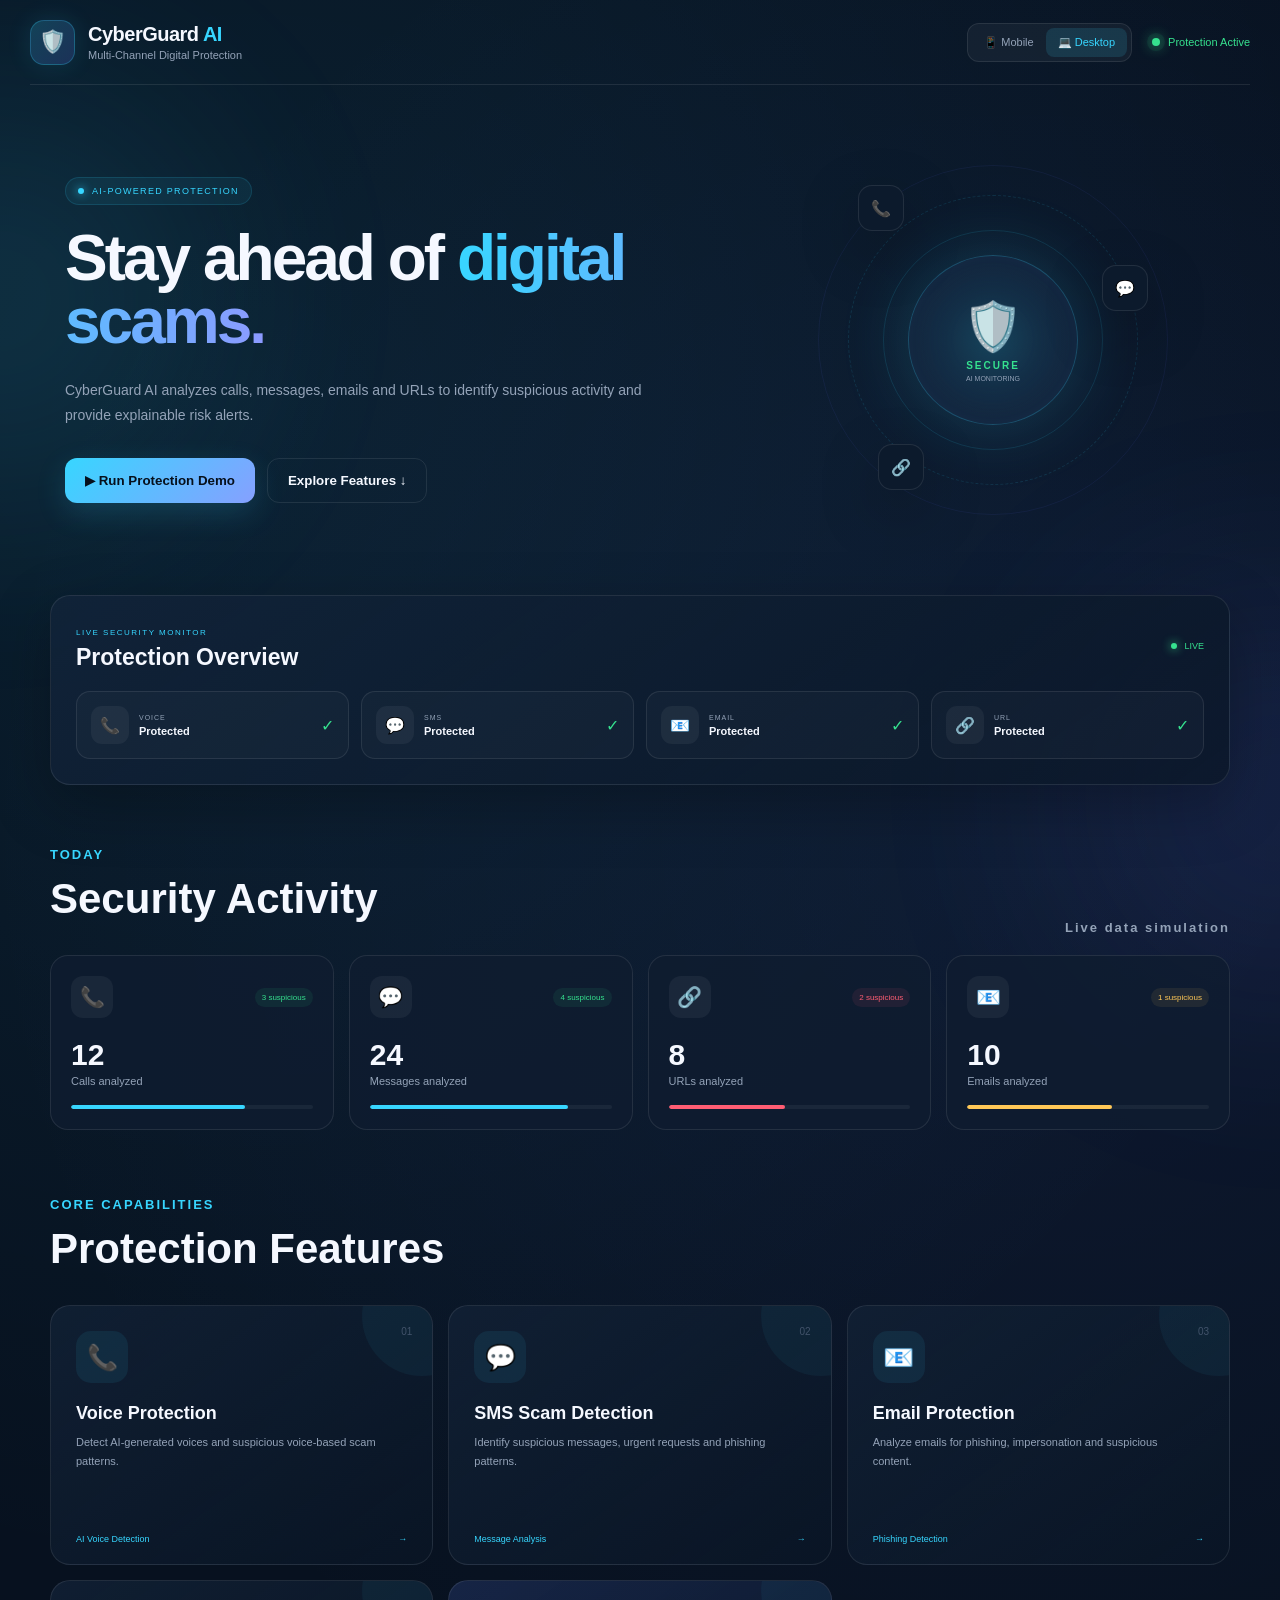
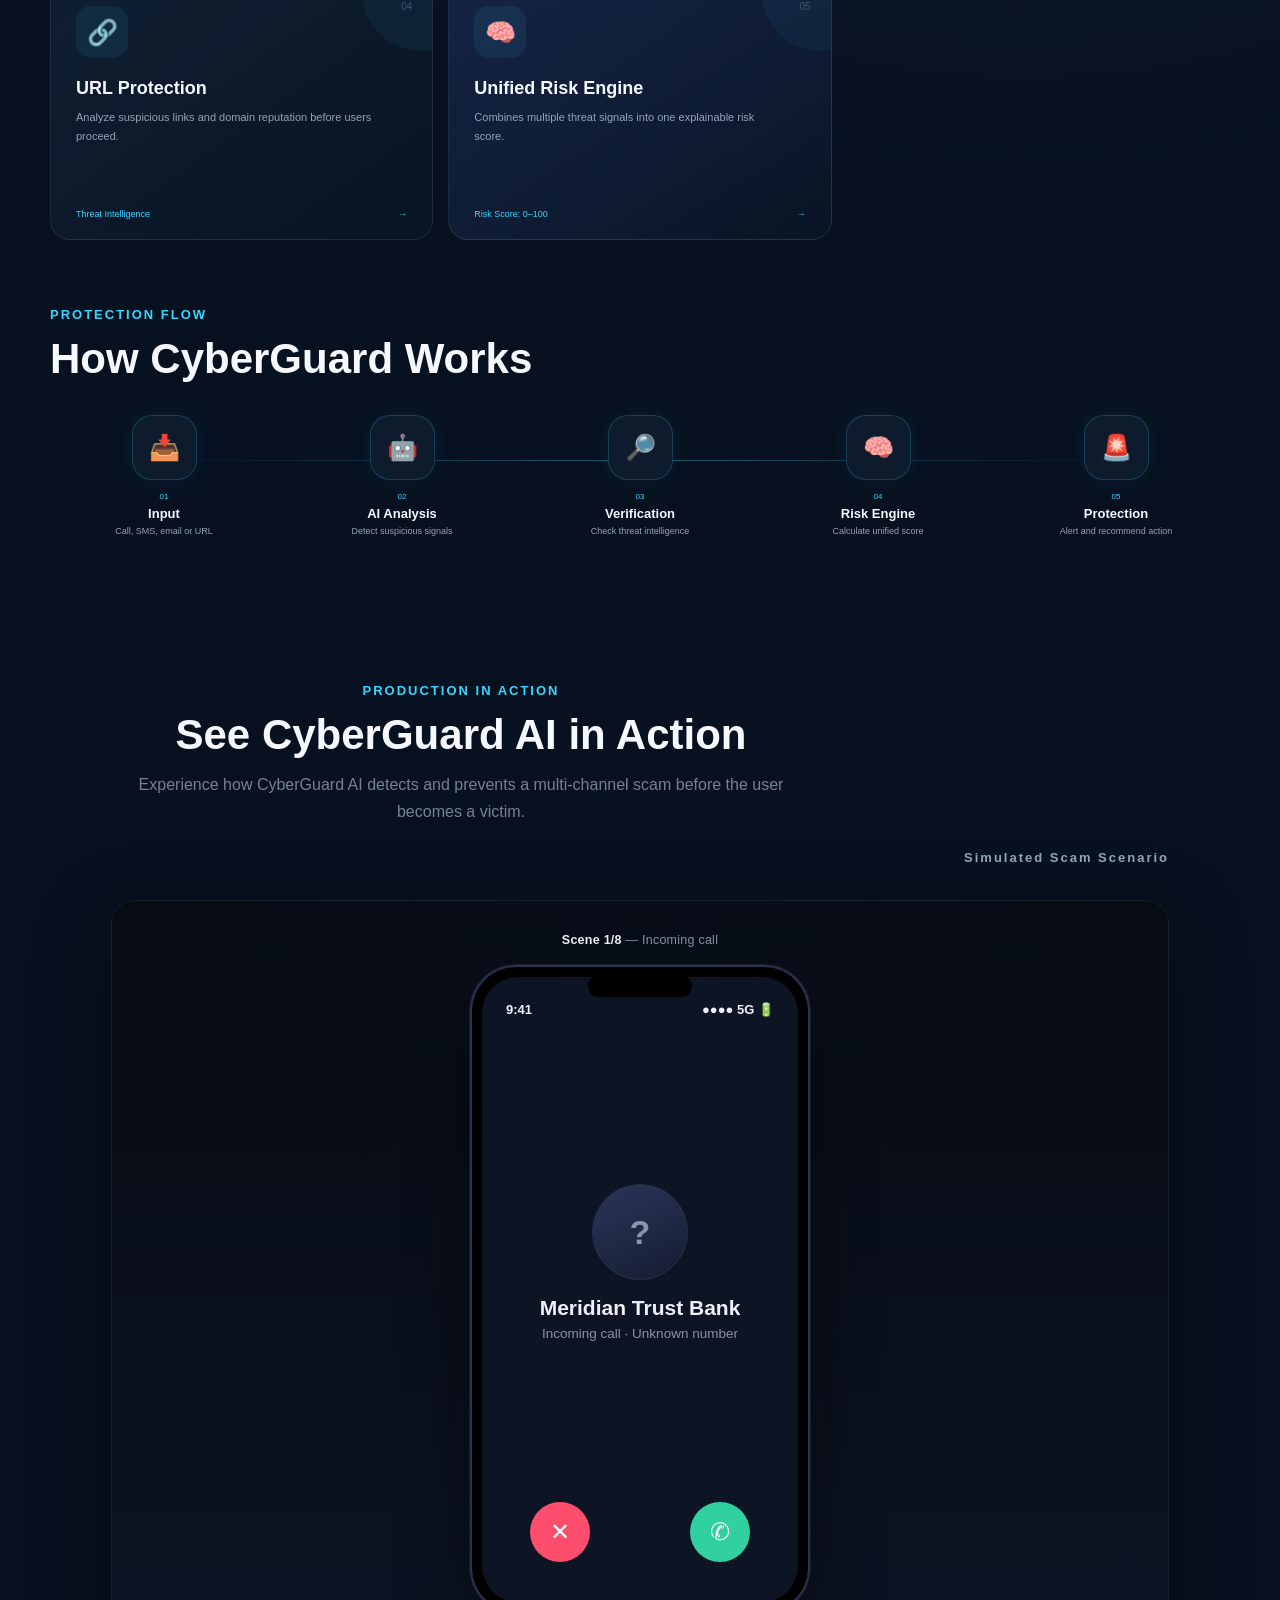
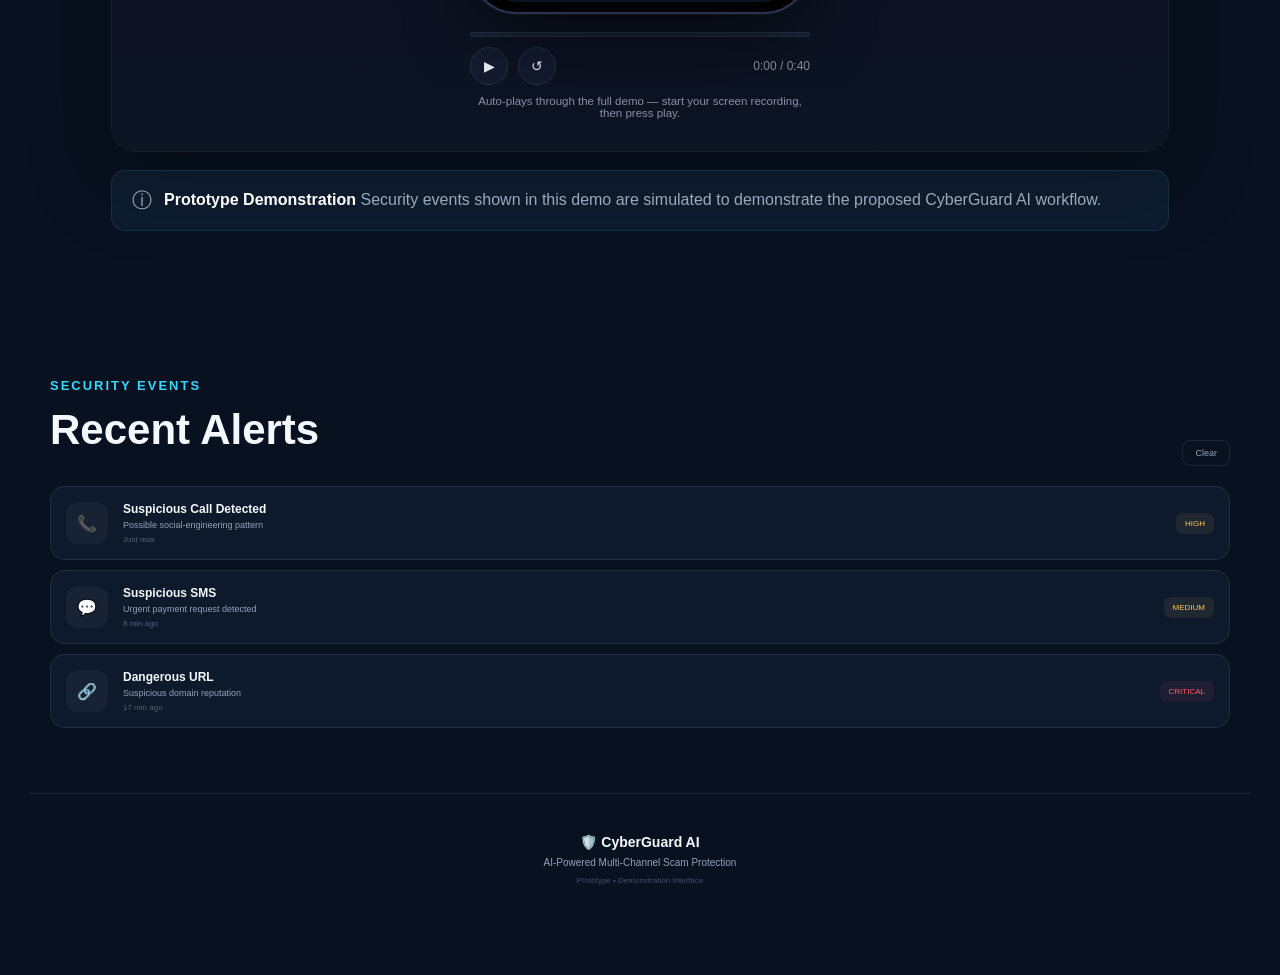
==== commit 0d58e072: "Add files via upload" ====
--- a/index.html
+++ b/index.html
@@ -138,13 +138,11 @@
 
 
                         <button class="primary-btn"
-                                onclick="scrollToProduction()">
-
-                            <span>▶</span>
-
-                            Run Protection Demo
-
-                        </button>
+        type="button"
+        onclick="document.getElementById('production').scrollIntoView({behavior:'smooth', block:'start'})">
+    <span>▶</span>
+    Run Protection Demo
+</button>
 
 
                         <button class="secondary-btn"
